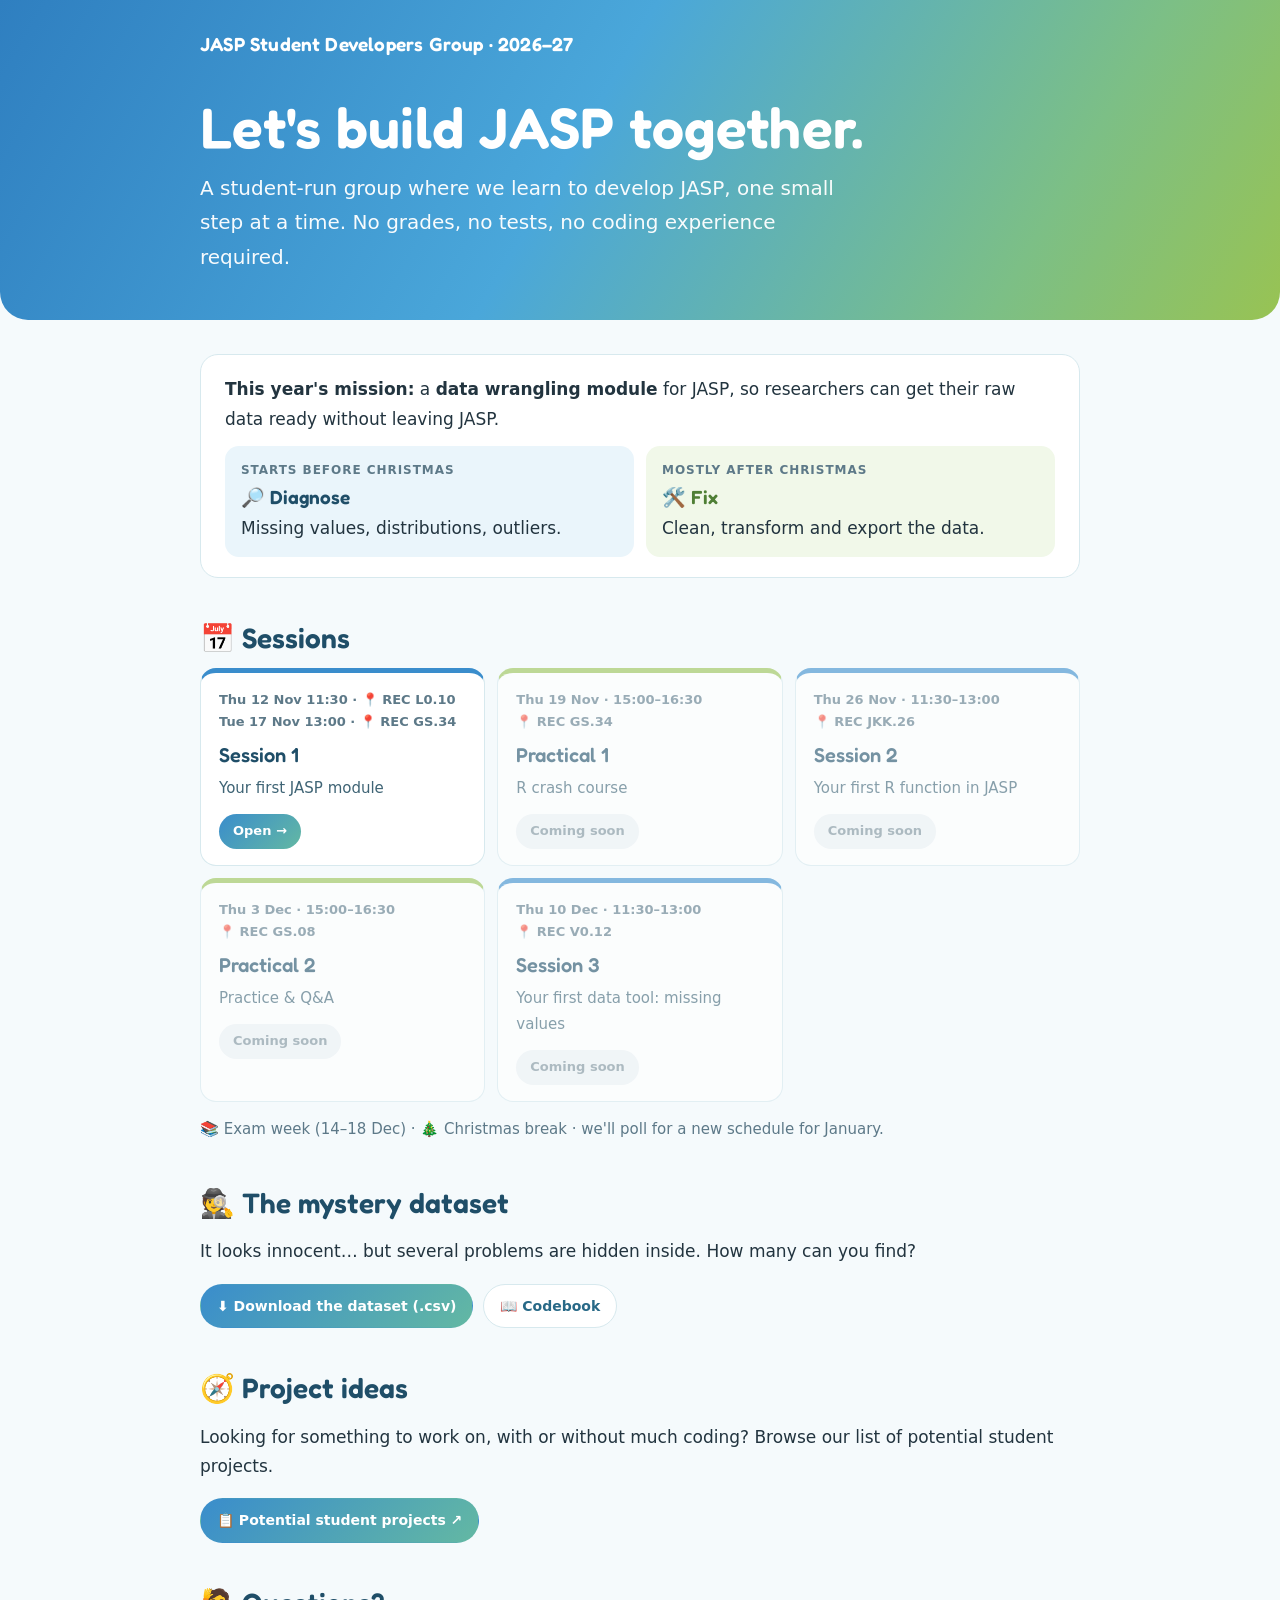
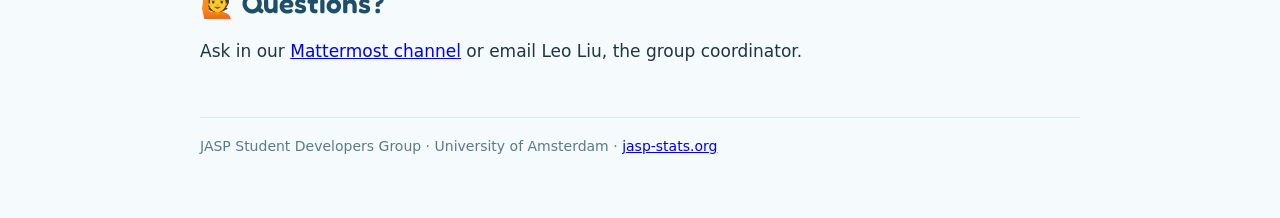
==== index.html @ ae8c5e94 "updated mattermost link" ====
<!DOCTYPE html>
<html lang="en">
<head>
<meta charset="utf-8">
<meta name="viewport" content="width=device-width, initial-scale=1">
<title>JASP Student Developers Group 2026–27</title>
<link rel="icon" type="image/svg+xml" href="[data-uri]">
<link rel="icon" type="image/png" sizes="32x32" href="[data-uri]">
<link rel="apple-touch-icon" href="[data-uri]">

<!--
  ✏️ HOW TO EDIT (for Leo)
  - To publish a new session: find its card below, change class="card soon" to class="card",
    and change the <span class="soon-tag">Coming soon</span> into a link like
    <a class="go" href="session-02/session-02.html">Open →</a>
-->
<style>
@font-face{font-family:"Fredoka";src:url("session-01/fonts/fredoka.woff2") format("woff2");font-weight:300 700;font-display:swap}
:root{--blue:#3a8dcc;--green:#98c353;--deep:#1f4e68;--muted:#5d7988;--line:#d7e9ee;--bg:#f5fafc}
*{box-sizing:border-box}
body{margin:0;background:var(--bg);color:#22343f;font-family:system-ui,-apple-system,"Segoe UI",Arial,sans-serif;font-size:17px;line-height:1.73}
.wrap{max-width:920px;margin:0 auto;padding:0 20px 60px}
header{background:linear-gradient(120deg,#2f7fc0 0%,#4aa7da 45%,#7cbf86 80%,#98c353 100%);color:#fff;border-radius:0 0 28px 28px;padding:28px 36px 46px;margin-bottom:34px}
.top{font-family:"Fredoka",system-ui,sans-serif;font-weight:600;font-size:19px;letter-spacing:.01em}
.top img{height:38px;border-radius:7px;background:#fff;padding:4px}
h1,h2,h3,h4{font-family:"Fredoka",system-ui,-apple-system,"Segoe UI",Arial,sans-serif;letter-spacing:0}
h1{font-size:clamp(34px,5.4vw,57px);font-weight:600;line-height:1.12;letter-spacing:.005em;margin:34px 0 12px}
header p{margin:0;font-size:clamp(16px,2vw,20px);opacity:.96;max-width:640px}
h2{color:var(--deep);font-weight:600;font-size:28px;line-height:1.2;margin:44px 0 12px}
.mission{background:#fff;border:1px solid var(--line);border-radius:18px;padding:20px 24px}
.phases{display:grid;grid-template-columns:1fr 1fr;gap:12px;margin-top:12px}
.phase{border-radius:14px;padding:14px 16px;background:#eaf5fb}
.phase.fix{background:#f1f8e9}
.phase b{font-family:"Fredoka",system-ui,sans-serif;font-weight:600;font-size:19px;color:var(--deep)}
.phase.fix b{color:#4f7f35}
.phase small{display:block;font-size:12px;font-weight:800;letter-spacing:.08em;text-transform:uppercase;color:var(--muted)}
.cards{display:grid;grid-template-columns:repeat(auto-fill,minmax(250px,1fr));gap:12px}
.card{background:#fff;border:1px solid var(--line);border-radius:16px;padding:16px 18px;display:flex;flex-direction:column;gap:4px}
.card.practical{border-top:5px solid var(--green)}
.card.session{border-top:5px solid var(--blue)}
.card .when{font-size:13px;font-weight:800;color:var(--muted)}
.card h3{margin:0;font-weight:550;font-size:20px;color:var(--deep)}
.card p{margin:0;font-size:15px;color:#3f6475}
.card.soon{opacity:.6}
.go,.soon-tag{margin-top:8px;align-self:flex-start;font-size:13px;font-weight:800;border-radius:30px;padding:6px 14px;text-decoration:none}
.go{background:linear-gradient(135deg,#3a8dcc,#63b8a3);color:#fff}
.soon-tag{background:#eef2f4;color:#7d919b}
.data{display:flex;flex-wrap:wrap;gap:10px}
.data a{text-decoration:none;font-weight:800;font-size:14px;padding:9px 16px;border-radius:30px;border:1px solid var(--line);background:#fff;color:#286987}
.data a:first-child{background:linear-gradient(135deg,#3a8dcc,#63b8a3);color:#fff;border-color:transparent}
.note{font-size:15px;color:var(--muted)}
footer{margin-top:50px;font-size:14px;color:var(--muted);border-top:1px solid var(--line);padding-top:16px}
@media(max-width:600px){.phases{grid-template-columns:1fr}header{padding:22px 22px 36px}}
</style>
</head>
<body>
<header>
  <div class="wrap" style="padding-bottom:0">
    <div class="top">JASP Student Developers Group · 2026–27</div>
    <h1>Let's build JASP together.</h1>
    <p>A student-run group where we learn to develop JASP, one small step at a time. No grades, no tests, no coding experience required.</p>
  </div>
</header>

<div class="wrap">
  <div class="mission">
    <b>This year's mission:</b> a <b>data wrangling module</b> for JASP, so researchers can get their raw data ready without leaving JASP.
    <div class="phases">
      <div class="phase"><small>Starts before Christmas</small><b>🔎 Diagnose</b><br>Missing values, distributions, outliers.</div>
      <div class="phase fix"><small>Mostly after Christmas</small><b>🛠️ Fix</b><br>Clean, transform and export the data.</div>
    </div>
  </div>

  <h2>📅 Sessions</h2>
  <div class="cards">
    <div class="card session">
      <span class="when">Thu 12 Nov 11:30 · 📍 REC L0.10<br>Tue 17 Nov 13:00 · 📍 REC GS.34</span>
      <h3>Session 1</h3><p>Your first JASP module</p>
      <a class="go" href="session-01/session-01.html">Open →</a>
    </div>
    <div class="card practical soon">
      <span class="when">Thu 19 Nov · 15:00–16:30<br>📍 REC GS.34</span>
      <h3>Practical 1</h3><p>R crash course</p>
      <span class="soon-tag">Coming soon</span>
    </div>
    <div class="card session soon">
      <span class="when">Thu 26 Nov · 11:30–13:00<br>📍 REC JKK.26</span>
      <h3>Session 2</h3><p>Your first R function in JASP</p>
      <span class="soon-tag">Coming soon</span>
    </div>
    <div class="card practical soon">
      <span class="when">Thu 3 Dec · 15:00–16:30<br>📍 REC GS.08</span>
      <h3>Practical 2</h3><p>Practice &amp; Q&amp;A</p>
      <span class="soon-tag">Coming soon</span>
    </div>
    <div class="card session soon">
      <span class="when">Thu 10 Dec · 11:30–13:00<br>📍 REC V0.12</span>
      <h3>Session 3</h3><p>Your first data tool: missing values</p>
      <span class="soon-tag">Coming soon</span>
    </div>
  </div>
  <p class="note">📚 Exam week (14–18 Dec) · 🎄 Christmas break · we'll poll for a new schedule for January.</p>

  <h2>🕵️ The mystery dataset</h2>
  <p>It looks innocent… but several problems are hidden inside. How many can you find?</p>
  <div class="data">
    <a href="data/calm_minds_mystery.csv" download>⬇️ Download the dataset (.csv)</a>
    <a href="data/codebook.html">📖 Codebook</a>
  </div>

  <h2>🧭 Project ideas</h2>
  <p>Looking for something to work on, with or without much coding? Browse our list of potential student projects.</p>
  <div class="data">
    <a href="https://docs.google.com/spreadsheets/d/1SUtcm54EjAVyw6KdJ-t5AjNIC07EKB0Yocrb1vaSB7M/edit?usp=sharing" target="_blank" rel="noopener">📋 Potential student projects ↗</a>
  </div>

  <h2>🙋 Questions?</h2>
  <p>Ask in our <a href="https://mattermost.jaspcom.xyz/signup_user_complete/?id=uc1d54mao7ndfpzxydeah9a86r" target="_blank" rel="noopener">Mattermost channel</a> or email Leo Liu, the group coordinator.</p>

  <footer>JASP Student Developers Group · University of Amsterdam · <a href="https://jasp-stats.org">jasp-stats.org</a></footer>
</div>
</body>
</html>
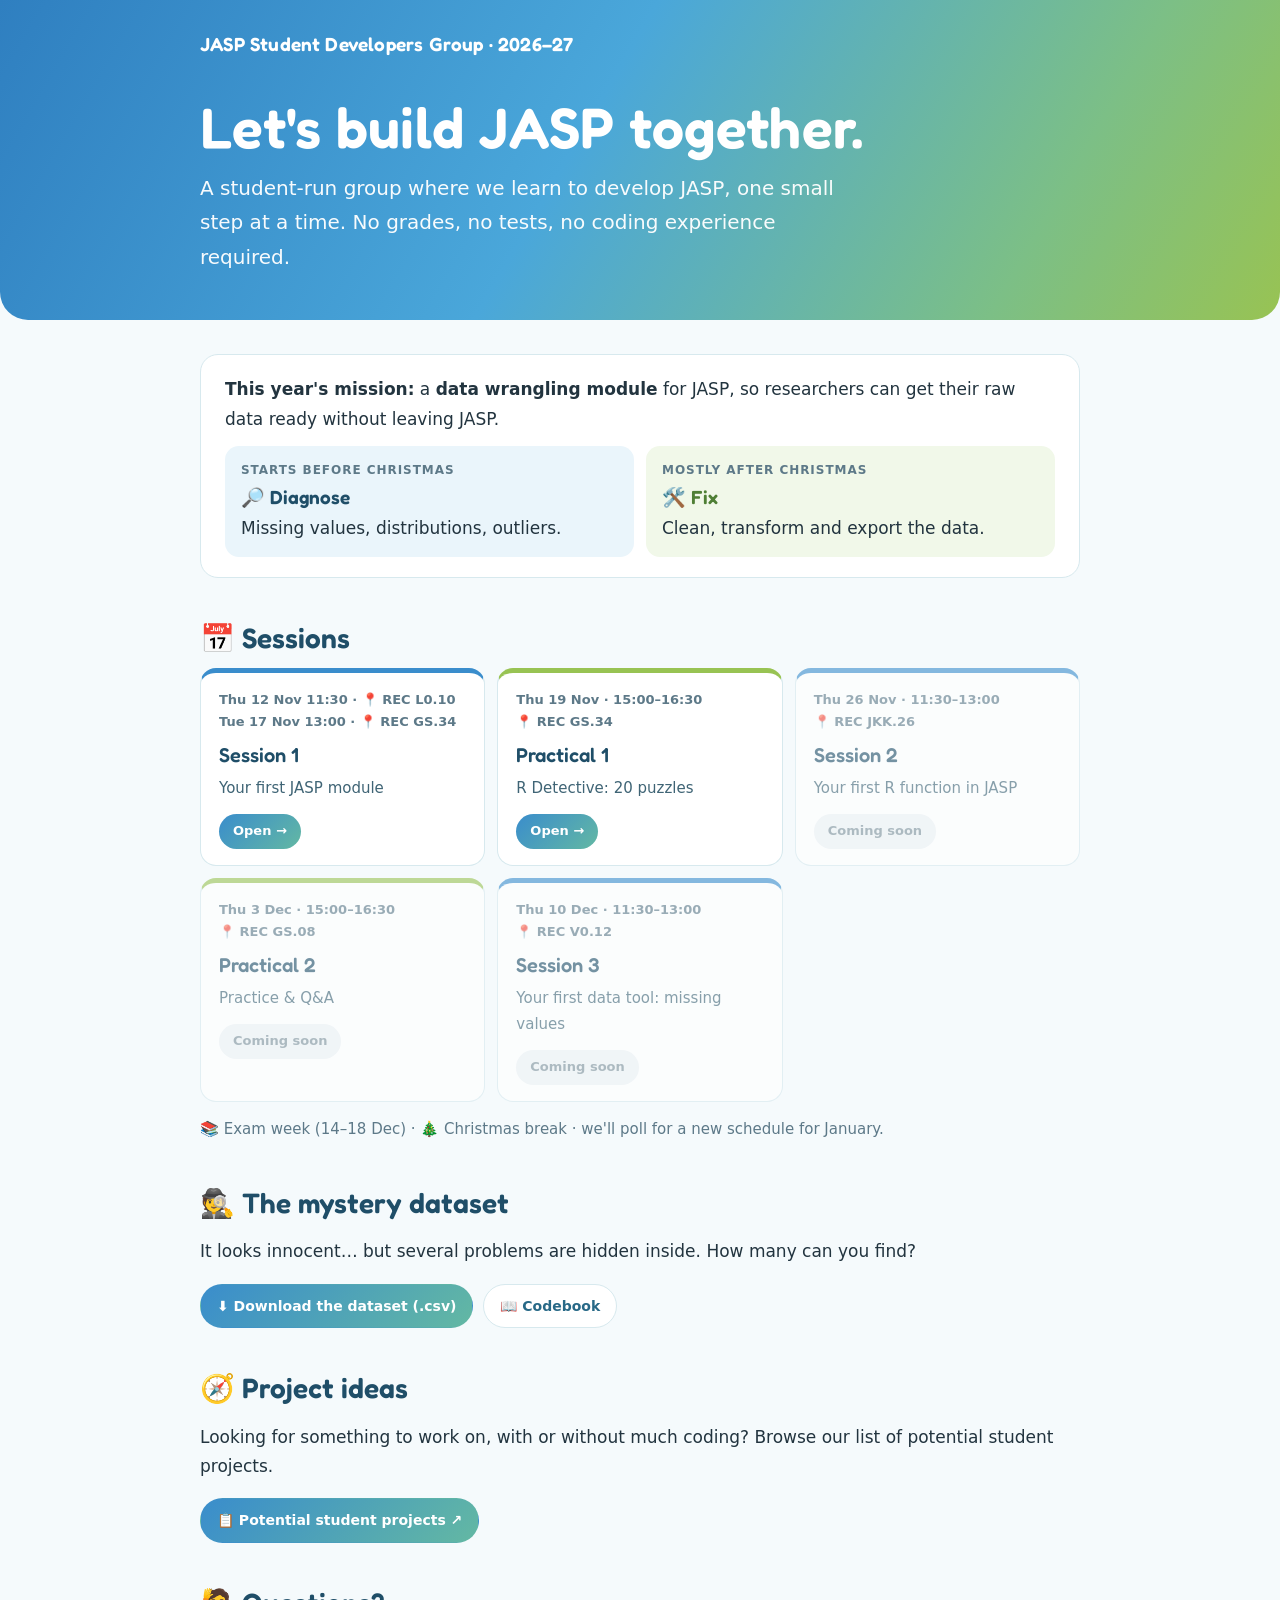
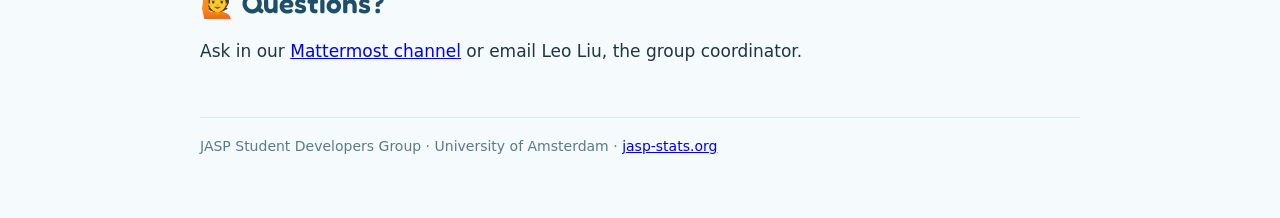
==== commit b4fdeff4: "Linked Practical 1 to Main Page" ====
--- a/index.html
+++ b/index.html
@@ -78,10 +78,10 @@
       <h3>Session 1</h3><p>Your first JASP module</p>
       <a class="go" href="session-01/session-01.html">Open →</a>
     </div>
-    <div class="card practical soon">
+    <div class="card practical">
       <span class="when">Thu 19 Nov · 15:00–16:30<br>📍 REC GS.34</span>
-      <h3>Practical 1</h3><p>R crash course</p>
-      <span class="soon-tag">Coming soon</span>
+      <h3>Practical 1</h3><p>R Detective: 20 puzzles</p>
+      <a class="go" href="session-02/session-02.html">Open →</a>
     </div>
     <div class="card session soon">
       <span class="when">Thu 26 Nov · 11:30–13:00<br>📍 REC JKK.26</span>
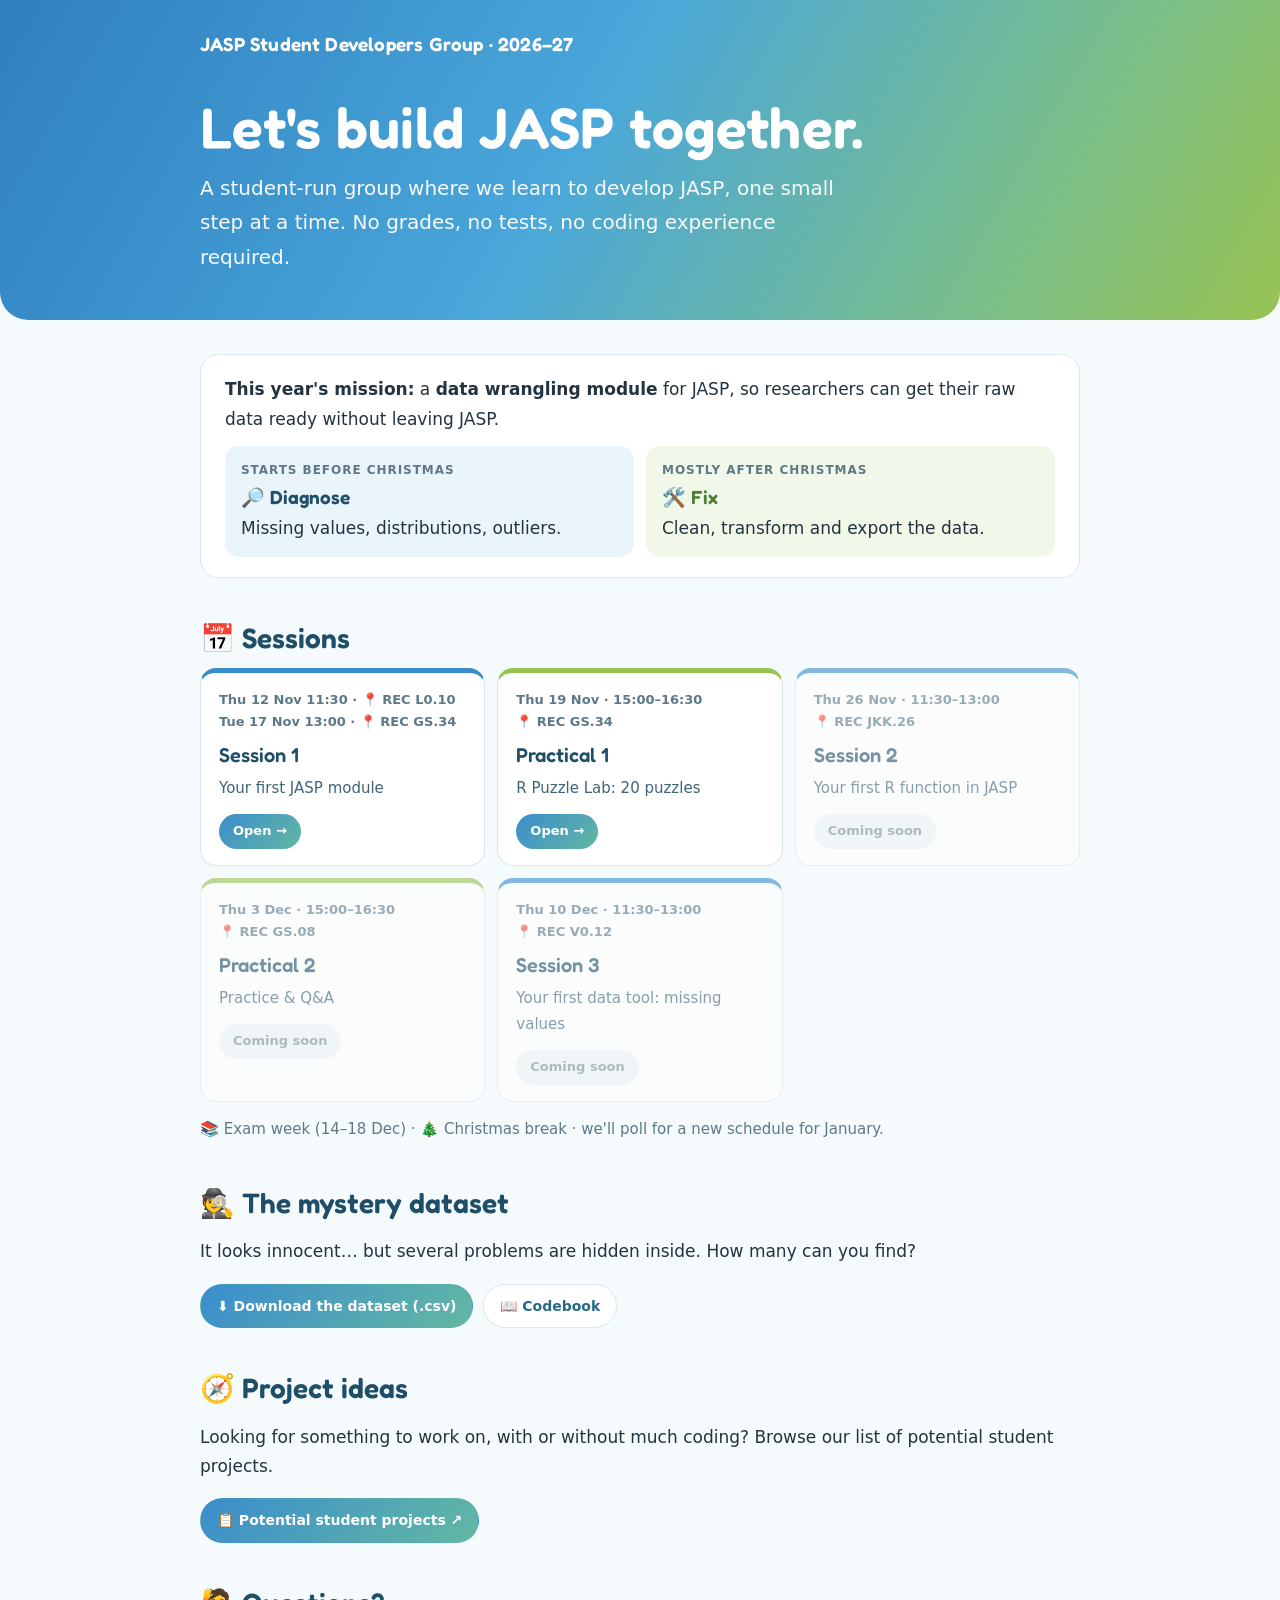
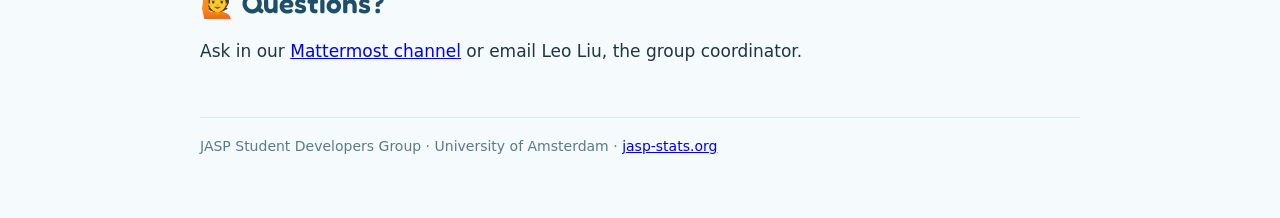
==== commit 870c35a1: "Changed Practical 1 name" ====
--- a/index.html
+++ b/index.html
@@ -80,7 +80,7 @@
     </div>
     <div class="card practical">
       <span class="when">Thu 19 Nov · 15:00–16:30<br>📍 REC GS.34</span>
-      <h3>Practical 1</h3><p>R Detective: 20 puzzles</p>
+      <h3>Practical 1</h3><p>R Puzzle Lab: 20 puzzles</p>
       <a class="go" href="session-02/session-02.html">Open →</a>
     </div>
     <div class="card session soon">
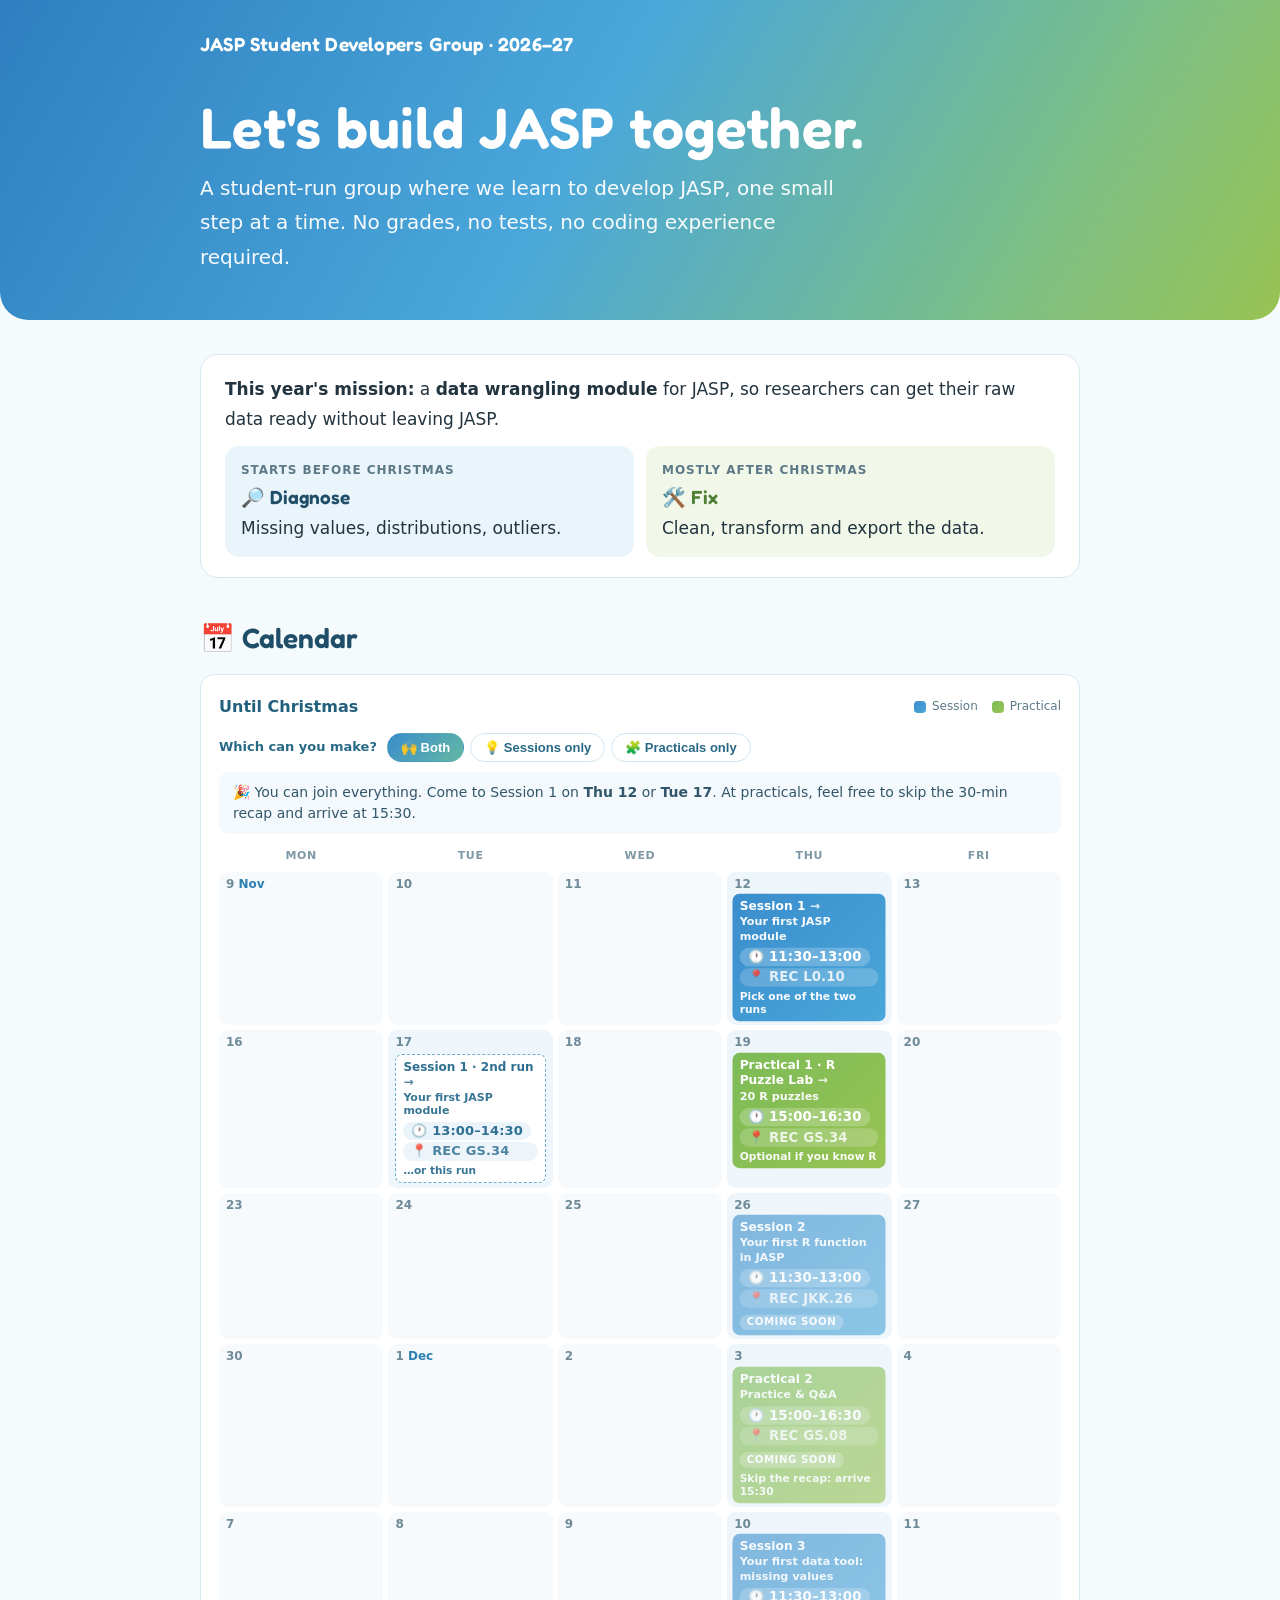
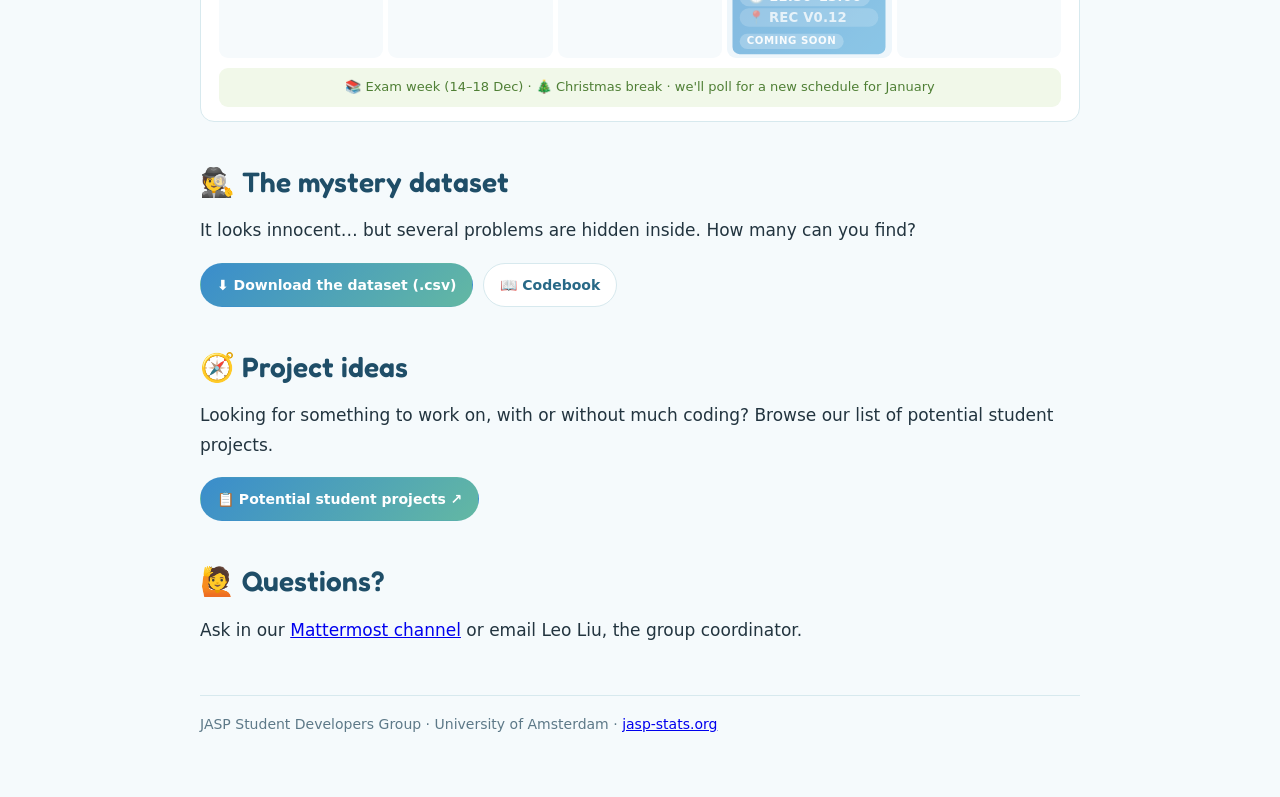
==== commit 12674c7c: "Update index.html" ====
--- a/index.html
+++ b/index.html
@@ -10,9 +10,11 @@
 
 <!--
   ✏️ HOW TO EDIT (for Leo)
-  - To publish a new session: find its card below, change class="card soon" to class="card",
-    and change the <span class="soon-tag">Coming soon</span> into a link like
-    <a class="go" href="session-02/session-02.html">Open →</a>
+  - To publish a new session: find its event in the calendar below (search for its title, e.g. "Session 2").
+    Change  <div class="cal-ev session is-soon" ... title="Materials coming soon">
+    into    <a class="cal-ev session" href="session-02/session-02.html" ...>
+    (keep the data-... attributes), delete the <span class="cal-soon">Coming soon</span>,
+    and change the closing </div> of that event into </a>.
 -->
 <style>
 @font-face{font-family:"Fredoka";src:url("session-01/fonts/fredoka.woff2") format("woff2");font-weight:300 700;font-display:swap}
@@ -51,6 +53,64 @@
 .note{font-size:15px;color:var(--muted)}
 footer{margin-top:50px;font-size:14px;color:var(--muted);border-top:1px solid var(--line);padding-top:16px}
 @media(max-width:600px){.phases{grid-template-columns:1fr}header{padding:22px 22px 36px}}
+.cal{border:1px solid #d7e9ee;border-radius:14px;background:#fff;padding:18px 18px 14px;margin:18px 0}
+.cal-top{display:flex;justify-content:space-between;align-items:center;flex-wrap:wrap;gap:8px;margin-bottom:12px}
+.cal-top strong{color:#225f7d;font-size:16px}
+.cal-legend{font-size:12px;color:#5d7988;display:flex;align-items:center;gap:6px}
+.cal-legend i{display:inline-block;width:12px;height:12px;border-radius:4px;margin-left:8px}
+.cal-legend i.session,.cal-ev.session{background:linear-gradient(135deg,#3a8dcc,#4aa7da)}
+.cal-legend i.practical,.cal-ev.practical{background:linear-gradient(135deg,#7cbb57,#98c353)}
+.cal-legend i.buffer{background:#fff;border:1.5px dashed #9fb8c4}
+.cal-grid{display:grid;grid-template-columns:repeat(5,1fr);gap:5px}
+.cal-head{font-size:11px;font-weight:800;letter-spacing:.06em;text-transform:uppercase;color:#7f98a6;text-align:center;padding-bottom:2px}
+.cal-day{min-height:62px;border-radius:9px;background:#f6fafc;padding:5px 7px;display:flex;flex-direction:column;gap:4px}
+.cal-num{font-size:12px;font-weight:700;color:#6f8a98;line-height:1.2}
+.cal-num em{font-style:normal;font-weight:800;color:#2c7fb0}
+.cal-ev{border-radius:7px;padding:5px 7px;color:#fff;line-height:1.25}
+.cal-ev b{display:block;font-size:12px}
+.cal-ev small{display:block;font-size:10.5px;opacity:.9}
+.cal-ev.buffer{background:#fff;border:1.5px dashed #9fb8c4;color:#4c6a79}
+.cal-day.has-session,.cal-day.has-practical,.cal-day.has-buffer{background:#eef6fb}
+.cal-xmas{margin-top:10px;text-align:center;font-size:13px;color:#4f7f35;background:#f1f8e9;border-radius:9px;padding:8px}
+@media(max-width:700px){.cal-day{min-height:54px;padding:4px}.cal-ev{padding:3px 4px}.cal-ev b{font-size:10px}.cal-ev small{display:none}}
+/* Interactive calendar: "Which can you make?" */
+.cal-ask{display:flex;flex-wrap:wrap;align-items:center;gap:10px;margin:0 0 10px}
+.cal-ask>span{font-size:13px;font-weight:750;color:#286987}
+.cal-modes{display:flex;flex-wrap:wrap;gap:6px}
+.cal-modes button{border:1px solid #cfe6f1;background:#fff;color:#286987;border-radius:30px;padding:6px 13px;font-size:13px;font-weight:700;cursor:pointer;transition:all .15s}
+.cal-modes button:hover{background:#eef7fb}
+.cal-modes button[aria-pressed="true"]{background:linear-gradient(135deg,#3a8dcc,#63b8a3);border-color:transparent;color:#fff}
+.cal-summary{font-size:14px;line-height:1.5;margin:0 0 12px;padding:10px 14px;border-radius:10px;background:#f3f9fc;color:#33566a}
+.cal-ev{transition:opacity .25s, filter .25s, transform .25s}
+.cal-note{display:block;font-style:normal;font-size:10.5px;font-weight:650;margin-top:3px;opacity:.95}
+.cal-note:empty{display:none}
+.cal-ev.is-alt{background:#fff !important;color:#2f6f91;border:1.5px dashed #6aaed3}
+.cal-ev.practical.is-alt{color:#5f8f3a;border-color:#98c353}
+.cal-ev.is-skip{background:#eef2f4 !important;color:#7d919b;filter:saturate(0)}
+.cal-ev.is-skip b{text-decoration:line-through;text-decoration-color:#a9b8bf}
+.cal-ev.is-go{transform:scale(1.02)}
+@media(max-width:700px){.cal-note{display:none}.cal-modes button{padding:5px 10px;font-size:12px}}
+.cal-ev small{display:inline-block;font-size:13px;font-weight:800;opacity:1;margin:4px 0 1px;padding:1px 8px;border-radius:20px;background:rgba(255,255,255,.22);letter-spacing:.01em}
+.cal-ev small::before{content:"🕐 "}
+.cal-ev.is-alt small{background:#eaf4fa}
+.cal-ev.practical.is-alt small{background:#f1f8e9}
+.cal-ev.is-skip small{background:#e1e7ea}
+@media(max-width:700px){.cal-ev small{display:block;font-size:10px;padding:1px 4px}.cal-ev small::before{content:""}}
+.cal-ev small.cal-room{display:block;font-weight:750;opacity:.85;margin-top:1px}
+.cal-ev small.cal-room::before{content:none}
+/* 📍 Today in the calendar */
+.cal-day.is-today{box-shadow:inset 0 0 0 2.5px #1f4e68;background:#fff}
+.cal-day.is-today .cal-num::after{content:"Today";margin-left:6px;font-size:10px;font-weight:800;color:#fff;background:#1f4e68;padding:1px 6px;border-radius:999px;vertical-align:1px}
+/* homepage: clickable events */
+a.cal-ev{display:block;text-decoration:none;color:#fff;cursor:pointer}
+a.cal-ev b::after{content:" →";opacity:.85}
+a.cal-ev:hover{filter:brightness(1.08);box-shadow:0 4px 12px #23587533}
+a.cal-ev.is-alt{color:#2f6f91}
+.cal-topic{display:block;font-size:11px;font-weight:600;opacity:.95;margin-top:1px}
+.cal-ev.is-soon{opacity:.6}
+.cal-soon{display:inline-block;margin-top:4px;font-size:10px;font-weight:800;text-transform:uppercase;letter-spacing:.05em;background:rgba(255,255,255,.25);padding:1px 7px;border-radius:999px}
+@media(max-width:700px){.cal-topic,.cal-soon{display:none}}
+
 </style>
 </head>
 <body>
@@ -71,35 +131,8 @@
     </div>
   </div>
 
-  <h2>📅 Sessions</h2>
-  <div class="cards">
-    <div class="card session">
-      <span class="when">Thu 12 Nov 11:30 · 📍 REC L0.10<br>Tue 17 Nov 13:00 · 📍 REC GS.34</span>
-      <h3>Session 1</h3><p>Your first JASP module</p>
-      <a class="go" href="session-01/session-01.html">Open →</a>
-    </div>
-    <div class="card practical">
-      <span class="when">Thu 19 Nov · 15:00–16:30<br>📍 REC GS.34</span>
-      <h3>Practical 1</h3><p>R Puzzle Lab: 20 puzzles</p>
-      <a class="go" href="session-02/session-02.html">Open →</a>
-    </div>
-    <div class="card session soon">
-      <span class="when">Thu 26 Nov · 11:30–13:00<br>📍 REC JKK.26</span>
-      <h3>Session 2</h3><p>Your first R function in JASP</p>
-      <span class="soon-tag">Coming soon</span>
-    </div>
-    <div class="card practical soon">
-      <span class="when">Thu 3 Dec · 15:00–16:30<br>📍 REC GS.08</span>
-      <h3>Practical 2</h3><p>Practice &amp; Q&amp;A</p>
-      <span class="soon-tag">Coming soon</span>
-    </div>
-    <div class="card session soon">
-      <span class="when">Thu 10 Dec · 11:30–13:00<br>📍 REC V0.12</span>
-      <h3>Session 3</h3><p>Your first data tool: missing values</p>
-      <span class="soon-tag">Coming soon</span>
-    </div>
-  </div>
-  <p class="note">📚 Exam week (14–18 Dec) · 🎄 Christmas break · we'll poll for a new schedule for January.</p>
+  <h2>📅 Calendar</h2>
+  <div class="cal" id="my-cal" data-mode="both"><div class="cal-top"><strong>Until Christmas</strong><span class="cal-legend"><i class="session"></i>Session <i class="practical"></i>Practical</span></div><div class="cal-ask"><span>Which can you make?</span><div class="cal-modes" role="group" aria-label="Which meetings can you attend?"><button type="button" data-mode="both" aria-pressed="true">🙌 Both</button><button type="button" data-mode="sessions" aria-pressed="false">💡 Sessions only</button><button type="button" data-mode="practicals" aria-pressed="false">🧩 Practicals only</button></div></div><p class="cal-summary" id="cal-summary" aria-live="polite"></p><div class="cal-grid"><div class="cal-head">Mon</div><div class="cal-head">Tue</div><div class="cal-head">Wed</div><div class="cal-head">Thu</div><div class="cal-head">Fri</div><div class="cal-day" data-date="2026-11-09"><span class="cal-num">9 <em>Nov</em></span></div><div class="cal-day" data-date="2026-11-10"><span class="cal-num">10</span></div><div class="cal-day" data-date="2026-11-11"><span class="cal-num">11</span></div><div class="cal-day has-session" data-date="2026-11-12"><span class="cal-num">12</span><a class="cal-ev session" href="session-01/session-01.html" data-both="go" data-note-both="Pick one of the two runs" data-sessions="go" data-note-sessions="" data-practicals="skip" data-note-practicals="Come on Tue 17 instead"><b>Session 1</b><span class="cal-topic">Your first JASP module</span><small>11:30–13:00</small><small class="cal-room">📍 REC L0.10</small><em class="cal-note"></em></a></div><div class="cal-day" data-date="2026-11-13"><span class="cal-num">13</span></div><div class="cal-day" data-date="2026-11-16"><span class="cal-num">16</span></div><div class="cal-day has-session" data-date="2026-11-17"><span class="cal-num">17</span><a class="cal-ev session" href="session-01/session-01.html" data-both="alt" data-note-both="…or this run" data-sessions="alt" data-note-sessions="Backup run" data-practicals="go" data-note-practicals="Your Session 1"><b>Session 1 · 2nd run</b><span class="cal-topic">Your first JASP module</span><small>13:00–14:30</small><small class="cal-room">📍 REC GS.34</small><em class="cal-note"></em></a></div><div class="cal-day" data-date="2026-11-18"><span class="cal-num">18</span></div><div class="cal-day has-practical" data-date="2026-11-19"><span class="cal-num">19</span><a class="cal-ev practical" href="practical-01/practical-01.html" data-both="go" data-note-both="Optional if you know R" data-sessions="skip" data-note-sessions="Materials posted online" data-practicals="go" data-note-practicals=""><b>Practical 1 · R Puzzle Lab</b><span class="cal-topic">20 R puzzles</span><small>15:00–16:30</small><small class="cal-room">📍 REC GS.34</small><em class="cal-note"></em></a></div><div class="cal-day" data-date="2026-11-20"><span class="cal-num">20</span></div><div class="cal-day" data-date="2026-11-23"><span class="cal-num">23</span></div><div class="cal-day" data-date="2026-11-24"><span class="cal-num">24</span></div><div class="cal-day" data-date="2026-11-25"><span class="cal-num">25</span></div><div class="cal-day has-session" data-date="2026-11-26"><span class="cal-num">26</span><div class="cal-ev session is-soon" data-both="go" data-note-both="" data-sessions="go" data-note-sessions="" data-practicals="skip" data-note-practicals="Materials shared after class" title="Materials coming soon"><b>Session 2</b><span class="cal-topic">Your first R function in JASP</span><small>11:30–13:00</small><small class="cal-room">📍 REC JKK.26</small><span class="cal-soon">Coming soon</span><em class="cal-note"></em></div></div><div class="cal-day" data-date="2026-11-27"><span class="cal-num">27</span></div><div class="cal-day" data-date="2026-11-30"><span class="cal-num">30</span></div><div class="cal-day" data-date="2026-12-01"><span class="cal-num">1 <em>Dec</em></span></div><div class="cal-day" data-date="2026-12-02"><span class="cal-num">2</span></div><div class="cal-day has-practical" data-date="2026-12-03"><span class="cal-num">3</span><div class="cal-ev practical is-soon" data-both="go" data-note-both="Skip the recap: arrive 15:30" data-sessions="skip" data-note-sessions="Exercises online, try at home" data-practicals="go" data-note-practicals="Starts with a recap of Session 2" title="Materials coming soon"><b>Practical 2</b><span class="cal-topic">Practice &amp; Q&amp;A</span><small>15:00–16:30</small><small class="cal-room">📍 REC GS.08</small><span class="cal-soon">Coming soon</span><em class="cal-note"></em></div></div><div class="cal-day" data-date="2026-12-04"><span class="cal-num">4</span></div><div class="cal-day" data-date="2026-12-07"><span class="cal-num">7</span></div><div class="cal-day" data-date="2026-12-08"><span class="cal-num">8</span></div><div class="cal-day" data-date="2026-12-09"><span class="cal-num">9</span></div><div class="cal-day has-session" data-date="2026-12-10"><span class="cal-num">10</span><div class="cal-ev session is-soon" data-both="go" data-note-both="" data-sessions="go" data-note-sessions="" data-practicals="skip" data-note-practicals="Materials online · recap in January" title="Materials coming soon"><b>Session 3</b><span class="cal-topic">Your first data tool: missing values</span><small>11:30–13:00</small><small class="cal-room">📍 REC V0.12</small><span class="cal-soon">Coming soon</span><em class="cal-note"></em></div></div><div class="cal-day" data-date="2026-12-11"><span class="cal-num">11</span></div></div><div class="cal-xmas">📚 Exam week (14–18 Dec) · 🎄 Christmas break · we'll poll for a new schedule for January</div></div>
 
   <h2>🕵️ The mystery dataset</h2>
   <p>It looks innocent… but several problems are hidden inside. How many can you find?</p>
@@ -119,5 +152,36 @@
 
   <footer>JASP Student Developers Group · University of Amsterdam · <a href="https://jasp-stats.org">jasp-stats.org</a></footer>
 </div>
+<script>
+/* Interactive calendar: show a personal plan for each attendance choice */
+(function(){
+  var cal=document.getElementById('my-cal'); if(!cal) return;
+  var summaries={
+    both:'🎉 You can join everything. Come to Session 1 on <b>Thu 12</b> or <b>Tue 17</b>. At practicals, feel free to skip the 30-min recap and arrive at 15:30.',
+    sessions:'💡 You’ll join every session. Practical exercises are posted online: try them at home and ask questions on Mattermost.',
+    practicals:'🧩 Your Session 1 is on <b>Tue 17 Nov</b> (can’t make that either? No worries, we’ll set you up separately). Each practical starts with a 30-min recap of the session you missed. Session 3’s recap comes in January.'
+  };
+  function set(mode){
+    cal.dataset.mode=mode;
+    cal.querySelectorAll('.cal-modes button').forEach(function(b){b.setAttribute('aria-pressed',String(b.dataset.mode===mode));});
+    cal.querySelectorAll('.cal-ev').forEach(function(ev){
+      var st=ev.dataset[mode]||'go';
+      ev.classList.remove('is-go','is-alt','is-skip'); ev.classList.add('is-'+st);
+      ev.querySelector('.cal-note').textContent=ev.dataset['note'+mode.charAt(0).toUpperCase()+mode.slice(1)]||'';
+    });
+    document.getElementById('cal-summary').innerHTML=summaries[mode];
+  }
+  cal.querySelectorAll('.cal-modes button').forEach(function(b){b.addEventListener('click',function(){set(b.dataset.mode);});});
+  set('both');
+})();
+</script>
+<script>
+/* 📍 Mark today in the calendar */
+(function(){
+  var t=new Date(), iso=t.getFullYear()+'-'+String(t.getMonth()+1).padStart(2,'0')+'-'+String(t.getDate()).padStart(2,'0');
+  var c=document.querySelector('.cal-day[data-date="'+iso+'"]');
+  if(c) c.classList.add('is-today');
+})();
+</script>
 </body>
 </html>
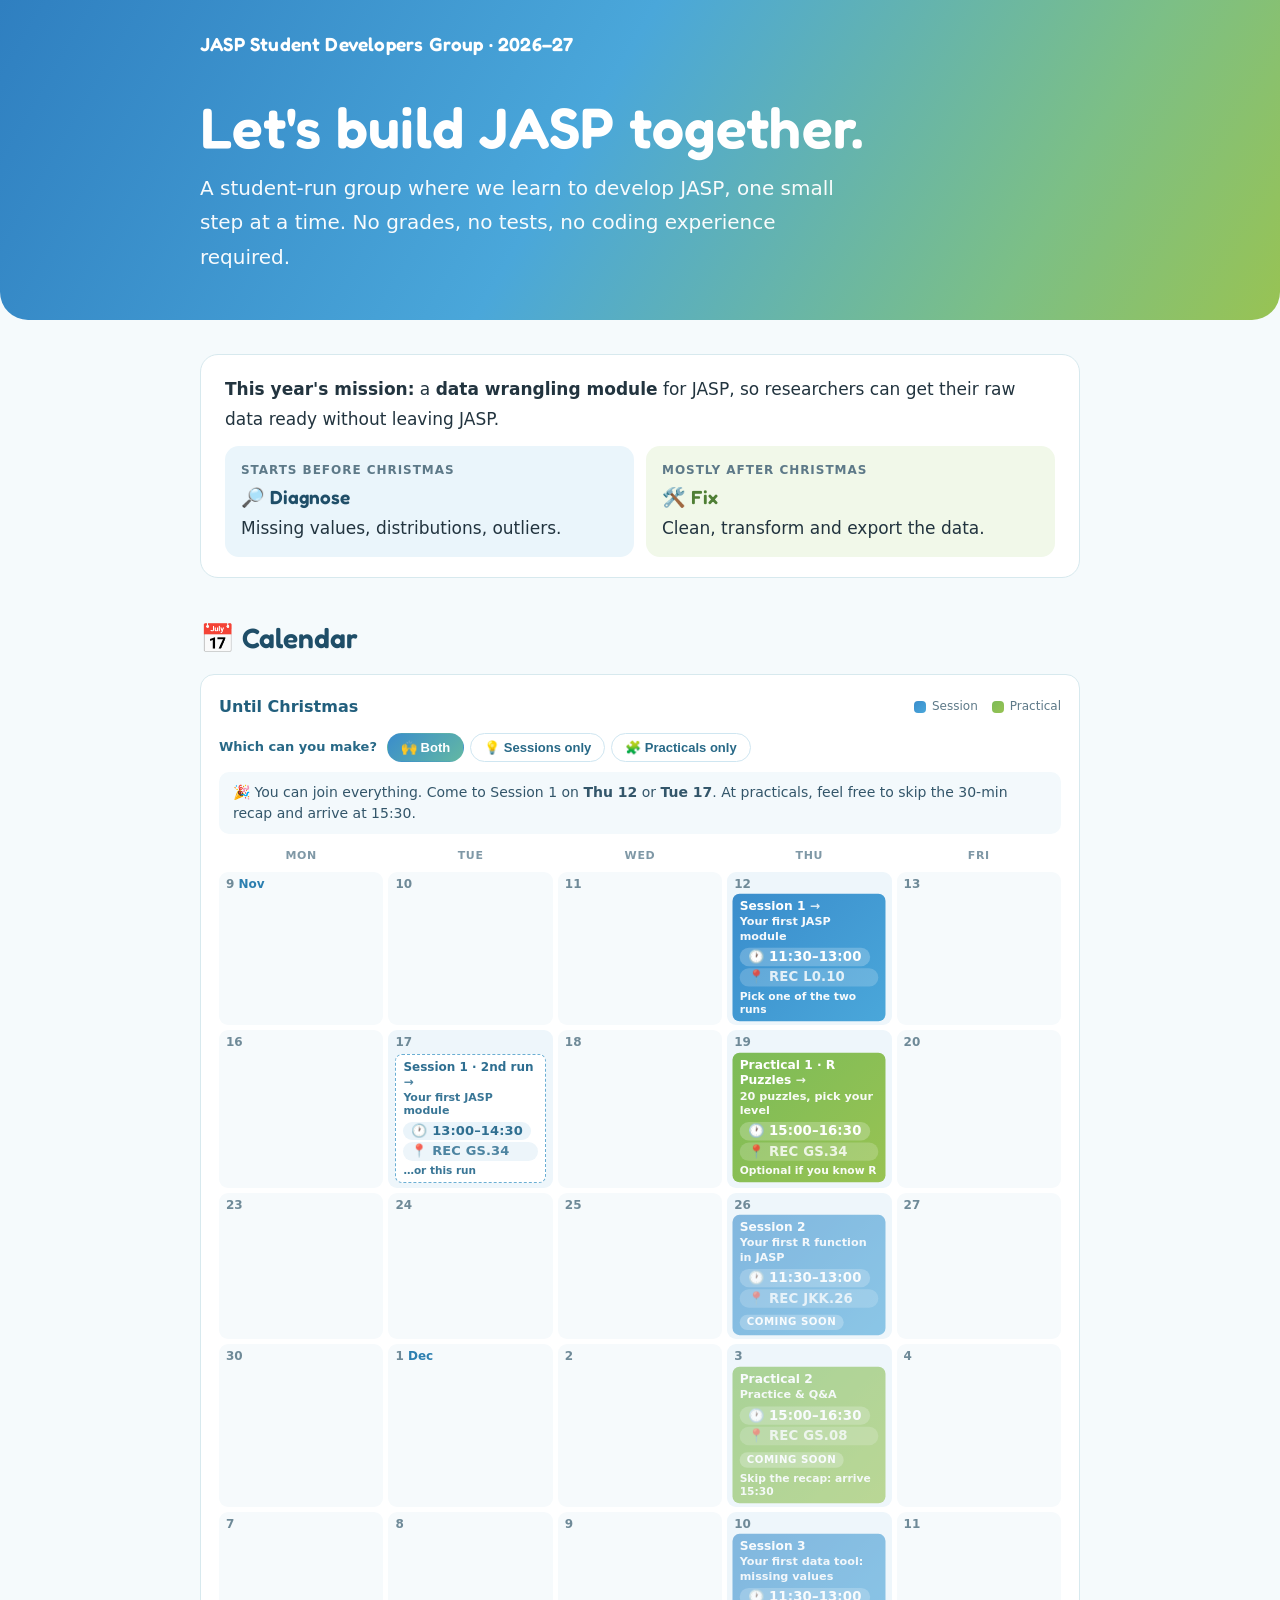
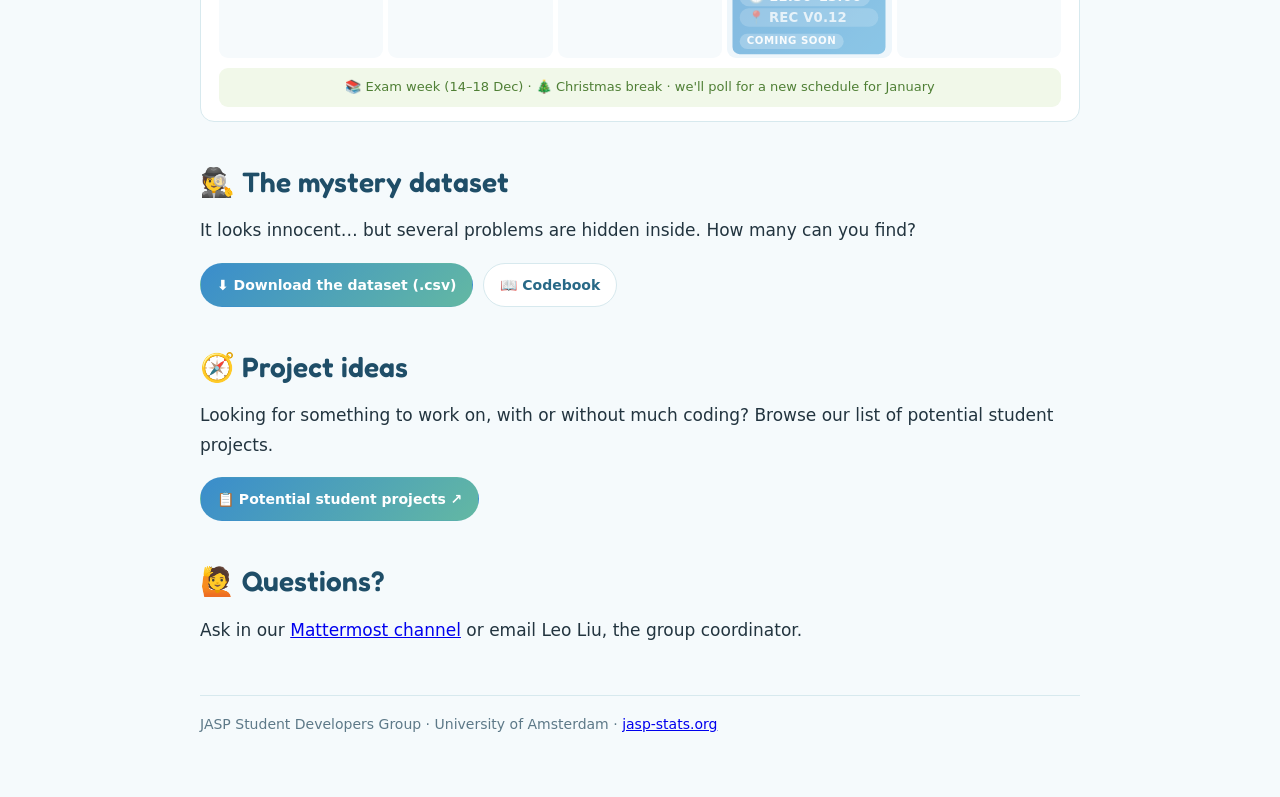
==== commit 94020561: "R puzzles" ====
--- a/index.html
+++ b/index.html
@@ -132,7 +132,7 @@
   </div>
 
   <h2>📅 Calendar</h2>
-  <div class="cal" id="my-cal" data-mode="both"><div class="cal-top"><strong>Until Christmas</strong><span class="cal-legend"><i class="session"></i>Session <i class="practical"></i>Practical</span></div><div class="cal-ask"><span>Which can you make?</span><div class="cal-modes" role="group" aria-label="Which meetings can you attend?"><button type="button" data-mode="both" aria-pressed="true">🙌 Both</button><button type="button" data-mode="sessions" aria-pressed="false">💡 Sessions only</button><button type="button" data-mode="practicals" aria-pressed="false">🧩 Practicals only</button></div></div><p class="cal-summary" id="cal-summary" aria-live="polite"></p><div class="cal-grid"><div class="cal-head">Mon</div><div class="cal-head">Tue</div><div class="cal-head">Wed</div><div class="cal-head">Thu</div><div class="cal-head">Fri</div><div class="cal-day" data-date="2026-11-09"><span class="cal-num">9 <em>Nov</em></span></div><div class="cal-day" data-date="2026-11-10"><span class="cal-num">10</span></div><div class="cal-day" data-date="2026-11-11"><span class="cal-num">11</span></div><div class="cal-day has-session" data-date="2026-11-12"><span class="cal-num">12</span><a class="cal-ev session" href="session-01/session-01.html" data-both="go" data-note-both="Pick one of the two runs" data-sessions="go" data-note-sessions="" data-practicals="skip" data-note-practicals="Come on Tue 17 instead"><b>Session 1</b><span class="cal-topic">Your first JASP module</span><small>11:30–13:00</small><small class="cal-room">📍 REC L0.10</small><em class="cal-note"></em></a></div><div class="cal-day" data-date="2026-11-13"><span class="cal-num">13</span></div><div class="cal-day" data-date="2026-11-16"><span class="cal-num">16</span></div><div class="cal-day has-session" data-date="2026-11-17"><span class="cal-num">17</span><a class="cal-ev session" href="session-01/session-01.html" data-both="alt" data-note-both="…or this run" data-sessions="alt" data-note-sessions="Backup run" data-practicals="go" data-note-practicals="Your Session 1"><b>Session 1 · 2nd run</b><span class="cal-topic">Your first JASP module</span><small>13:00–14:30</small><small class="cal-room">📍 REC GS.34</small><em class="cal-note"></em></a></div><div class="cal-day" data-date="2026-11-18"><span class="cal-num">18</span></div><div class="cal-day has-practical" data-date="2026-11-19"><span class="cal-num">19</span><a class="cal-ev practical" href="practical-01/practical-01.html" data-both="go" data-note-both="Optional if you know R" data-sessions="skip" data-note-sessions="Materials posted online" data-practicals="go" data-note-practicals=""><b>Practical 1 · R Puzzle Lab</b><span class="cal-topic">20 R puzzles</span><small>15:00–16:30</small><small class="cal-room">📍 REC GS.34</small><em class="cal-note"></em></a></div><div class="cal-day" data-date="2026-11-20"><span class="cal-num">20</span></div><div class="cal-day" data-date="2026-11-23"><span class="cal-num">23</span></div><div class="cal-day" data-date="2026-11-24"><span class="cal-num">24</span></div><div class="cal-day" data-date="2026-11-25"><span class="cal-num">25</span></div><div class="cal-day has-session" data-date="2026-11-26"><span class="cal-num">26</span><div class="cal-ev session is-soon" data-both="go" data-note-both="" data-sessions="go" data-note-sessions="" data-practicals="skip" data-note-practicals="Materials shared after class" title="Materials coming soon"><b>Session 2</b><span class="cal-topic">Your first R function in JASP</span><small>11:30–13:00</small><small class="cal-room">📍 REC JKK.26</small><span class="cal-soon">Coming soon</span><em class="cal-note"></em></div></div><div class="cal-day" data-date="2026-11-27"><span class="cal-num">27</span></div><div class="cal-day" data-date="2026-11-30"><span class="cal-num">30</span></div><div class="cal-day" data-date="2026-12-01"><span class="cal-num">1 <em>Dec</em></span></div><div class="cal-day" data-date="2026-12-02"><span class="cal-num">2</span></div><div class="cal-day has-practical" data-date="2026-12-03"><span class="cal-num">3</span><div class="cal-ev practical is-soon" data-both="go" data-note-both="Skip the recap: arrive 15:30" data-sessions="skip" data-note-sessions="Exercises online, try at home" data-practicals="go" data-note-practicals="Starts with a recap of Session 2" title="Materials coming soon"><b>Practical 2</b><span class="cal-topic">Practice &amp; Q&amp;A</span><small>15:00–16:30</small><small class="cal-room">📍 REC GS.08</small><span class="cal-soon">Coming soon</span><em class="cal-note"></em></div></div><div class="cal-day" data-date="2026-12-04"><span class="cal-num">4</span></div><div class="cal-day" data-date="2026-12-07"><span class="cal-num">7</span></div><div class="cal-day" data-date="2026-12-08"><span class="cal-num">8</span></div><div class="cal-day" data-date="2026-12-09"><span class="cal-num">9</span></div><div class="cal-day has-session" data-date="2026-12-10"><span class="cal-num">10</span><div class="cal-ev session is-soon" data-both="go" data-note-both="" data-sessions="go" data-note-sessions="" data-practicals="skip" data-note-practicals="Materials online · recap in January" title="Materials coming soon"><b>Session 3</b><span class="cal-topic">Your first data tool: missing values</span><small>11:30–13:00</small><small class="cal-room">📍 REC V0.12</small><span class="cal-soon">Coming soon</span><em class="cal-note"></em></div></div><div class="cal-day" data-date="2026-12-11"><span class="cal-num">11</span></div></div><div class="cal-xmas">📚 Exam week (14–18 Dec) · 🎄 Christmas break · we'll poll for a new schedule for January</div></div>
+  <div class="cal" id="my-cal" data-mode="both"><div class="cal-top"><strong>Until Christmas</strong><span class="cal-legend"><i class="session"></i>Session <i class="practical"></i>Practical</span></div><div class="cal-ask"><span>Which can you make?</span><div class="cal-modes" role="group" aria-label="Which meetings can you attend?"><button type="button" data-mode="both" aria-pressed="true">🙌 Both</button><button type="button" data-mode="sessions" aria-pressed="false">💡 Sessions only</button><button type="button" data-mode="practicals" aria-pressed="false">🧩 Practicals only</button></div></div><p class="cal-summary" id="cal-summary" aria-live="polite"></p><div class="cal-grid"><div class="cal-head">Mon</div><div class="cal-head">Tue</div><div class="cal-head">Wed</div><div class="cal-head">Thu</div><div class="cal-head">Fri</div><div class="cal-day" data-date="2026-11-09"><span class="cal-num">9 <em>Nov</em></span></div><div class="cal-day" data-date="2026-11-10"><span class="cal-num">10</span></div><div class="cal-day" data-date="2026-11-11"><span class="cal-num">11</span></div><div class="cal-day has-session" data-date="2026-11-12"><span class="cal-num">12</span><a class="cal-ev session" href="session-01/session-01.html" data-both="go" data-note-both="Pick one of the two runs" data-sessions="go" data-note-sessions="" data-practicals="skip" data-note-practicals="Come on Tue 17 instead"><b>Session 1</b><span class="cal-topic">Your first JASP module</span><small>11:30–13:00</small><small class="cal-room">📍 REC L0.10</small><em class="cal-note"></em></a></div><div class="cal-day" data-date="2026-11-13"><span class="cal-num">13</span></div><div class="cal-day" data-date="2026-11-16"><span class="cal-num">16</span></div><div class="cal-day has-session" data-date="2026-11-17"><span class="cal-num">17</span><a class="cal-ev session" href="session-01/session-01.html" data-both="alt" data-note-both="…or this run" data-sessions="alt" data-note-sessions="Backup run" data-practicals="go" data-note-practicals="Your Session 1"><b>Session 1 · 2nd run</b><span class="cal-topic">Your first JASP module</span><small>13:00–14:30</small><small class="cal-room">📍 REC GS.34</small><em class="cal-note"></em></a></div><div class="cal-day" data-date="2026-11-18"><span class="cal-num">18</span></div><div class="cal-day has-practical" data-date="2026-11-19"><span class="cal-num">19</span><a class="cal-ev practical" href="practical-01/practical-01.html" data-both="go" data-note-both="Optional if you know R" data-sessions="skip" data-note-sessions="Materials posted online" data-practicals="go" data-note-practicals=""><b>Practical 1 · R Puzzles</b><span class="cal-topic">20 puzzles, pick your level</span><small>15:00–16:30</small><small class="cal-room">📍 REC GS.34</small><em class="cal-note"></em></a></div><div class="cal-day" data-date="2026-11-20"><span class="cal-num">20</span></div><div class="cal-day" data-date="2026-11-23"><span class="cal-num">23</span></div><div class="cal-day" data-date="2026-11-24"><span class="cal-num">24</span></div><div class="cal-day" data-date="2026-11-25"><span class="cal-num">25</span></div><div class="cal-day has-session" data-date="2026-11-26"><span class="cal-num">26</span><div class="cal-ev session is-soon" data-both="go" data-note-both="" data-sessions="go" data-note-sessions="" data-practicals="skip" data-note-practicals="Materials shared after class" title="Materials coming soon"><b>Session 2</b><span class="cal-topic">Your first R function in JASP</span><small>11:30–13:00</small><small class="cal-room">📍 REC JKK.26</small><span class="cal-soon">Coming soon</span><em class="cal-note"></em></div></div><div class="cal-day" data-date="2026-11-27"><span class="cal-num">27</span></div><div class="cal-day" data-date="2026-11-30"><span class="cal-num">30</span></div><div class="cal-day" data-date="2026-12-01"><span class="cal-num">1 <em>Dec</em></span></div><div class="cal-day" data-date="2026-12-02"><span class="cal-num">2</span></div><div class="cal-day has-practical" data-date="2026-12-03"><span class="cal-num">3</span><div class="cal-ev practical is-soon" data-both="go" data-note-both="Skip the recap: arrive 15:30" data-sessions="skip" data-note-sessions="Exercises online, try at home" data-practicals="go" data-note-practicals="Starts with a recap of Session 2" title="Materials coming soon"><b>Practical 2</b><span class="cal-topic">Practice &amp; Q&amp;A</span><small>15:00–16:30</small><small class="cal-room">📍 REC GS.08</small><span class="cal-soon">Coming soon</span><em class="cal-note"></em></div></div><div class="cal-day" data-date="2026-12-04"><span class="cal-num">4</span></div><div class="cal-day" data-date="2026-12-07"><span class="cal-num">7</span></div><div class="cal-day" data-date="2026-12-08"><span class="cal-num">8</span></div><div class="cal-day" data-date="2026-12-09"><span class="cal-num">9</span></div><div class="cal-day has-session" data-date="2026-12-10"><span class="cal-num">10</span><div class="cal-ev session is-soon" data-both="go" data-note-both="" data-sessions="go" data-note-sessions="" data-practicals="skip" data-note-practicals="Materials online · recap in January" title="Materials coming soon"><b>Session 3</b><span class="cal-topic">Your first data tool: missing values</span><small>11:30–13:00</small><small class="cal-room">📍 REC V0.12</small><span class="cal-soon">Coming soon</span><em class="cal-note"></em></div></div><div class="cal-day" data-date="2026-12-11"><span class="cal-num">11</span></div></div><div class="cal-xmas">📚 Exam week (14–18 Dec) · 🎄 Christmas break · we'll poll for a new schedule for January</div></div>
 
   <h2>🕵️ The mystery dataset</h2>
   <p>It looks innocent… but several problems are hidden inside. How many can you find?</p>
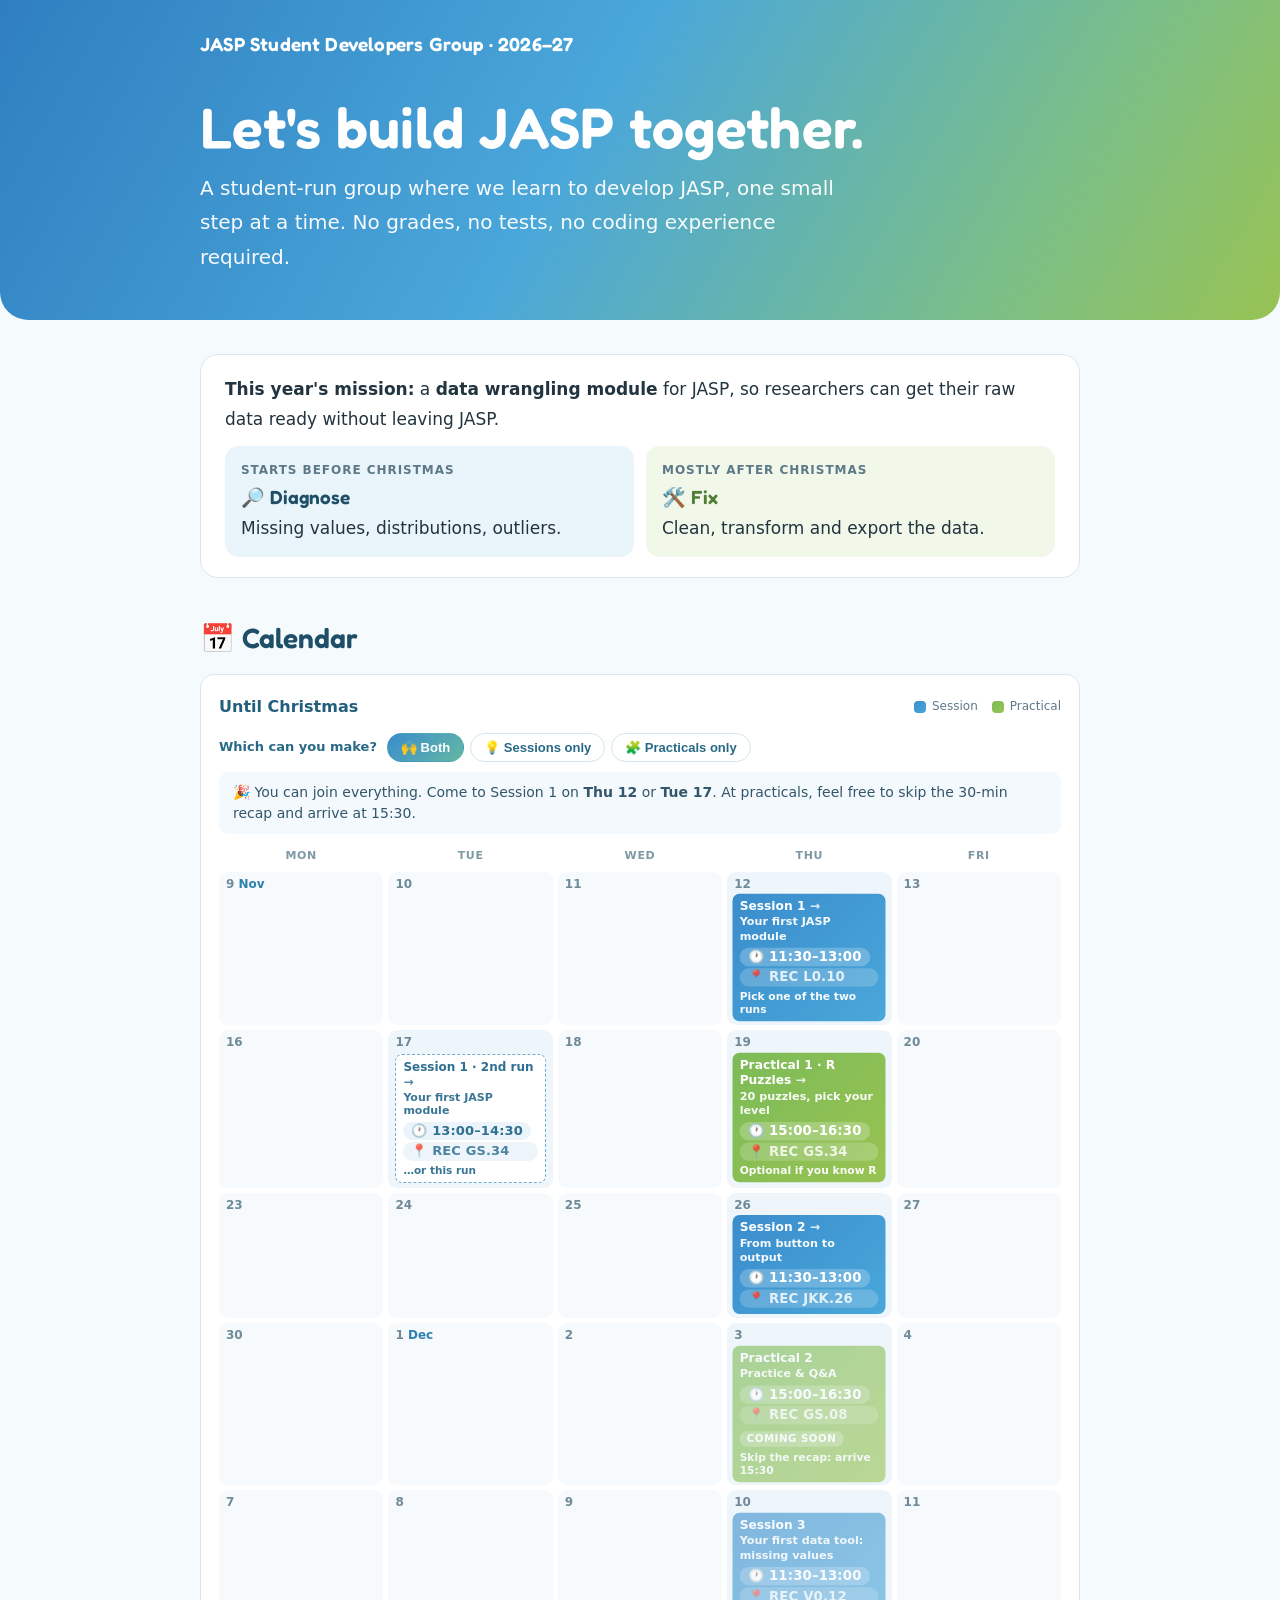
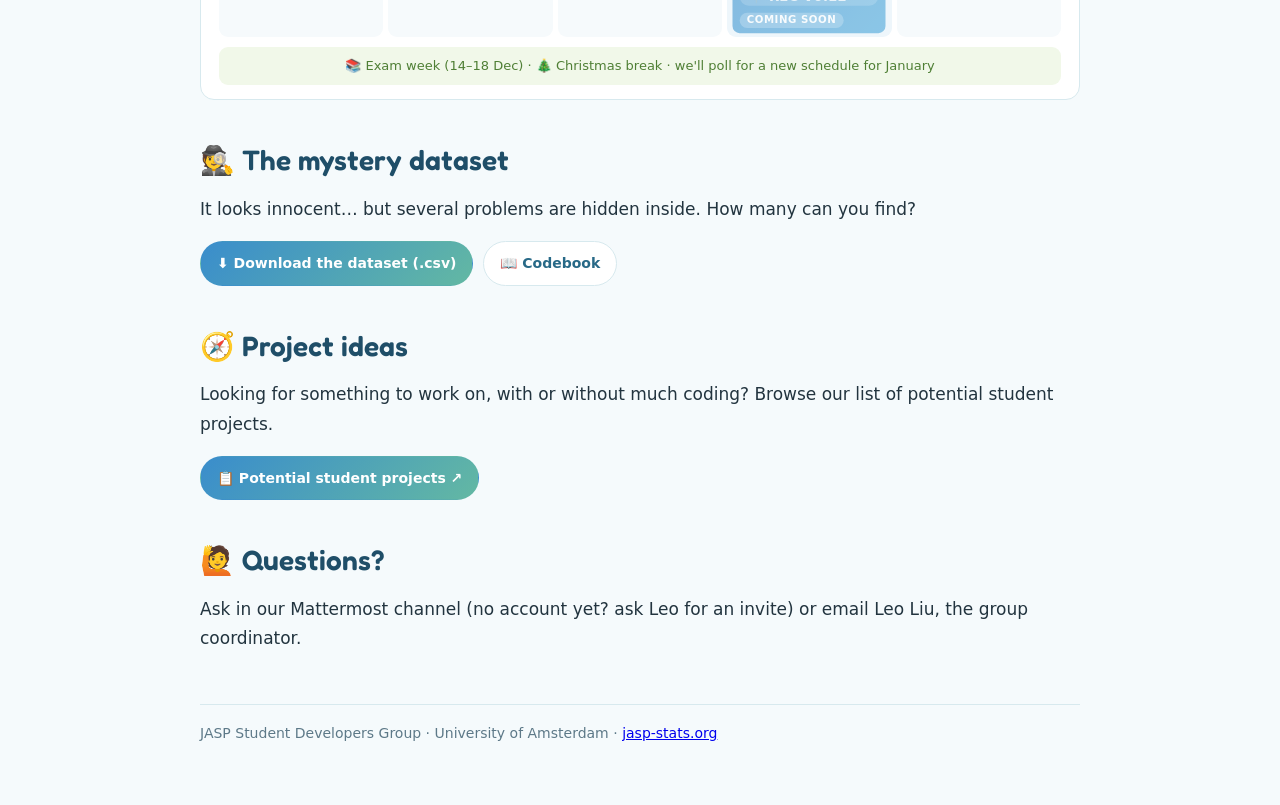
==== commit 5823adbf: "Opened Session 2" ====
--- a/index.html
+++ b/index.html
@@ -132,7 +132,7 @@
   </div>
 
   <h2>📅 Calendar</h2>
-  <div class="cal" id="my-cal" data-mode="both"><div class="cal-top"><strong>Until Christmas</strong><span class="cal-legend"><i class="session"></i>Session <i class="practical"></i>Practical</span></div><div class="cal-ask"><span>Which can you make?</span><div class="cal-modes" role="group" aria-label="Which meetings can you attend?"><button type="button" data-mode="both" aria-pressed="true">🙌 Both</button><button type="button" data-mode="sessions" aria-pressed="false">💡 Sessions only</button><button type="button" data-mode="practicals" aria-pressed="false">🧩 Practicals only</button></div></div><p class="cal-summary" id="cal-summary" aria-live="polite"></p><div class="cal-grid"><div class="cal-head">Mon</div><div class="cal-head">Tue</div><div class="cal-head">Wed</div><div class="cal-head">Thu</div><div class="cal-head">Fri</div><div class="cal-day" data-date="2026-11-09"><span class="cal-num">9 <em>Nov</em></span></div><div class="cal-day" data-date="2026-11-10"><span class="cal-num">10</span></div><div class="cal-day" data-date="2026-11-11"><span class="cal-num">11</span></div><div class="cal-day has-session" data-date="2026-11-12"><span class="cal-num">12</span><a class="cal-ev session" href="session-01/session-01.html" data-both="go" data-note-both="Pick one of the two runs" data-sessions="go" data-note-sessions="" data-practicals="skip" data-note-practicals="Come on Tue 17 instead"><b>Session 1</b><span class="cal-topic">Your first JASP module</span><small>11:30–13:00</small><small class="cal-room">📍 REC L0.10</small><em class="cal-note"></em></a></div><div class="cal-day" data-date="2026-11-13"><span class="cal-num">13</span></div><div class="cal-day" data-date="2026-11-16"><span class="cal-num">16</span></div><div class="cal-day has-session" data-date="2026-11-17"><span class="cal-num">17</span><a class="cal-ev session" href="session-01/session-01.html" data-both="alt" data-note-both="…or this run" data-sessions="alt" data-note-sessions="Backup run" data-practicals="go" data-note-practicals="Your Session 1"><b>Session 1 · 2nd run</b><span class="cal-topic">Your first JASP module</span><small>13:00–14:30</small><small class="cal-room">📍 REC GS.34</small><em class="cal-note"></em></a></div><div class="cal-day" data-date="2026-11-18"><span class="cal-num">18</span></div><div class="cal-day has-practical" data-date="2026-11-19"><span class="cal-num">19</span><a class="cal-ev practical" href="practical-01/practical-01.html" data-both="go" data-note-both="Optional if you know R" data-sessions="skip" data-note-sessions="Materials posted online" data-practicals="go" data-note-practicals=""><b>Practical 1 · R Puzzles</b><span class="cal-topic">20 puzzles, pick your level</span><small>15:00–16:30</small><small class="cal-room">📍 REC GS.34</small><em class="cal-note"></em></a></div><div class="cal-day" data-date="2026-11-20"><span class="cal-num">20</span></div><div class="cal-day" data-date="2026-11-23"><span class="cal-num">23</span></div><div class="cal-day" data-date="2026-11-24"><span class="cal-num">24</span></div><div class="cal-day" data-date="2026-11-25"><span class="cal-num">25</span></div><div class="cal-day has-session" data-date="2026-11-26"><span class="cal-num">26</span><div class="cal-ev session is-soon" data-both="go" data-note-both="" data-sessions="go" data-note-sessions="" data-practicals="skip" data-note-practicals="Materials shared after class" title="Materials coming soon"><b>Session 2</b><span class="cal-topic">Your first R function in JASP</span><small>11:30–13:00</small><small class="cal-room">📍 REC JKK.26</small><span class="cal-soon">Coming soon</span><em class="cal-note"></em></div></div><div class="cal-day" data-date="2026-11-27"><span class="cal-num">27</span></div><div class="cal-day" data-date="2026-11-30"><span class="cal-num">30</span></div><div class="cal-day" data-date="2026-12-01"><span class="cal-num">1 <em>Dec</em></span></div><div class="cal-day" data-date="2026-12-02"><span class="cal-num">2</span></div><div class="cal-day has-practical" data-date="2026-12-03"><span class="cal-num">3</span><div class="cal-ev practical is-soon" data-both="go" data-note-both="Skip the recap: arrive 15:30" data-sessions="skip" data-note-sessions="Exercises online, try at home" data-practicals="go" data-note-practicals="Starts with a recap of Session 2" title="Materials coming soon"><b>Practical 2</b><span class="cal-topic">Practice &amp; Q&amp;A</span><small>15:00–16:30</small><small class="cal-room">📍 REC GS.08</small><span class="cal-soon">Coming soon</span><em class="cal-note"></em></div></div><div class="cal-day" data-date="2026-12-04"><span class="cal-num">4</span></div><div class="cal-day" data-date="2026-12-07"><span class="cal-num">7</span></div><div class="cal-day" data-date="2026-12-08"><span class="cal-num">8</span></div><div class="cal-day" data-date="2026-12-09"><span class="cal-num">9</span></div><div class="cal-day has-session" data-date="2026-12-10"><span class="cal-num">10</span><div class="cal-ev session is-soon" data-both="go" data-note-both="" data-sessions="go" data-note-sessions="" data-practicals="skip" data-note-practicals="Materials online · recap in January" title="Materials coming soon"><b>Session 3</b><span class="cal-topic">Your first data tool: missing values</span><small>11:30–13:00</small><small class="cal-room">📍 REC V0.12</small><span class="cal-soon">Coming soon</span><em class="cal-note"></em></div></div><div class="cal-day" data-date="2026-12-11"><span class="cal-num">11</span></div></div><div class="cal-xmas">📚 Exam week (14–18 Dec) · 🎄 Christmas break · we'll poll for a new schedule for January</div></div>
+  <div class="cal" id="my-cal" data-mode="both"><div class="cal-top"><strong>Until Christmas</strong><span class="cal-legend"><i class="session"></i>Session <i class="practical"></i>Practical</span></div><div class="cal-ask"><span>Which can you make?</span><div class="cal-modes" role="group" aria-label="Which meetings can you attend?"><button type="button" data-mode="both" aria-pressed="true">🙌 Both</button><button type="button" data-mode="sessions" aria-pressed="false">💡 Sessions only</button><button type="button" data-mode="practicals" aria-pressed="false">🧩 Practicals only</button></div></div><p class="cal-summary" id="cal-summary" aria-live="polite"></p><div class="cal-grid"><div class="cal-head">Mon</div><div class="cal-head">Tue</div><div class="cal-head">Wed</div><div class="cal-head">Thu</div><div class="cal-head">Fri</div><div class="cal-day" data-date="2026-11-09"><span class="cal-num">9 <em>Nov</em></span></div><div class="cal-day" data-date="2026-11-10"><span class="cal-num">10</span></div><div class="cal-day" data-date="2026-11-11"><span class="cal-num">11</span></div><div class="cal-day has-session" data-date="2026-11-12"><span class="cal-num">12</span><a class="cal-ev session" href="session-01/session-01.html" data-both="go" data-note-both="Pick one of the two runs" data-sessions="go" data-note-sessions="" data-practicals="skip" data-note-practicals="Come on Tue 17 instead"><b>Session 1</b><span class="cal-topic">Your first JASP module</span><small>11:30–13:00</small><small class="cal-room">📍 REC L0.10</small><em class="cal-note"></em></a></div><div class="cal-day" data-date="2026-11-13"><span class="cal-num">13</span></div><div class="cal-day" data-date="2026-11-16"><span class="cal-num">16</span></div><div class="cal-day has-session" data-date="2026-11-17"><span class="cal-num">17</span><a class="cal-ev session" href="session-01/session-01.html" data-both="alt" data-note-both="…or this run" data-sessions="alt" data-note-sessions="Backup run" data-practicals="go" data-note-practicals="Your Session 1"><b>Session 1 · 2nd run</b><span class="cal-topic">Your first JASP module</span><small>13:00–14:30</small><small class="cal-room">📍 REC GS.34</small><em class="cal-note"></em></a></div><div class="cal-day" data-date="2026-11-18"><span class="cal-num">18</span></div><div class="cal-day has-practical" data-date="2026-11-19"><span class="cal-num">19</span><a class="cal-ev practical" href="practical-01/practical-01.html" data-both="go" data-note-both="Optional if you know R" data-sessions="skip" data-note-sessions="Materials posted online" data-practicals="go" data-note-practicals=""><b>Practical 1 · R Puzzles</b><span class="cal-topic">20 puzzles, pick your level</span><small>15:00–16:30</small><small class="cal-room">📍 REC GS.34</small><em class="cal-note"></em></a></div><div class="cal-day" data-date="2026-11-20"><span class="cal-num">20</span></div><div class="cal-day" data-date="2026-11-23"><span class="cal-num">23</span></div><div class="cal-day" data-date="2026-11-24"><span class="cal-num">24</span></div><div class="cal-day" data-date="2026-11-25"><span class="cal-num">25</span></div><div class="cal-day has-session" data-date="2026-11-26"><span class="cal-num">26</span><a class="cal-ev session" href="session-02/session-02.html" data-both="go" data-note-both="" data-sessions="go" data-note-sessions="" data-practicals="skip" data-note-practicals="Materials shared after class"><b>Session 2</b><span class="cal-topic">From button to output</span><small>11:30–13:00</small><small class="cal-room">📍 REC JKK.26</small><em class="cal-note"></em></a></div><div class="cal-day" data-date="2026-11-27"><span class="cal-num">27</span></div><div class="cal-day" data-date="2026-11-30"><span class="cal-num">30</span></div><div class="cal-day" data-date="2026-12-01"><span class="cal-num">1 <em>Dec</em></span></div><div class="cal-day" data-date="2026-12-02"><span class="cal-num">2</span></div><div class="cal-day has-practical" data-date="2026-12-03"><span class="cal-num">3</span><div class="cal-ev practical is-soon" data-both="go" data-note-both="Skip the recap: arrive 15:30" data-sessions="skip" data-note-sessions="Exercises online, try at home" data-practicals="go" data-note-practicals="Starts with a recap of Session 2" title="Materials coming soon"><b>Practical 2</b><span class="cal-topic">Practice &amp; Q&amp;A</span><small>15:00–16:30</small><small class="cal-room">📍 REC GS.08</small><span class="cal-soon">Coming soon</span><em class="cal-note"></em></div></div><div class="cal-day" data-date="2026-12-04"><span class="cal-num">4</span></div><div class="cal-day" data-date="2026-12-07"><span class="cal-num">7</span></div><div class="cal-day" data-date="2026-12-08"><span class="cal-num">8</span></div><div class="cal-day" data-date="2026-12-09"><span class="cal-num">9</span></div><div class="cal-day has-session" data-date="2026-12-10"><span class="cal-num">10</span><div class="cal-ev session is-soon" data-both="go" data-note-both="" data-sessions="go" data-note-sessions="" data-practicals="skip" data-note-practicals="Materials online · recap in January" title="Materials coming soon"><b>Session 3</b><span class="cal-topic">Your first data tool: missing values</span><small>11:30–13:00</small><small class="cal-room">📍 REC V0.12</small><span class="cal-soon">Coming soon</span><em class="cal-note"></em></div></div><div class="cal-day" data-date="2026-12-11"><span class="cal-num">11</span></div></div><div class="cal-xmas">📚 Exam week (14–18 Dec) · 🎄 Christmas break · we'll poll for a new schedule for January</div></div>
 
   <h2>🕵️ The mystery dataset</h2>
   <p>It looks innocent… but several problems are hidden inside. How many can you find?</p>
@@ -148,7 +148,7 @@
   </div>
 
   <h2>🙋 Questions?</h2>
-  <p>Ask in our <a href="https://mattermost.jaspcom.xyz/signup_user_complete/?id=uc1d54mao7ndfpzxydeah9a86r" target="_blank" rel="noopener">Mattermost channel</a> or email Leo Liu, the group coordinator.</p>
+  <p>Ask in our Mattermost channel (no account yet? ask Leo for an invite) or email Leo Liu, the group coordinator.</p>
 
   <footer>JASP Student Developers Group · University of Amsterdam · <a href="https://jasp-stats.org">jasp-stats.org</a></footer>
 </div>
